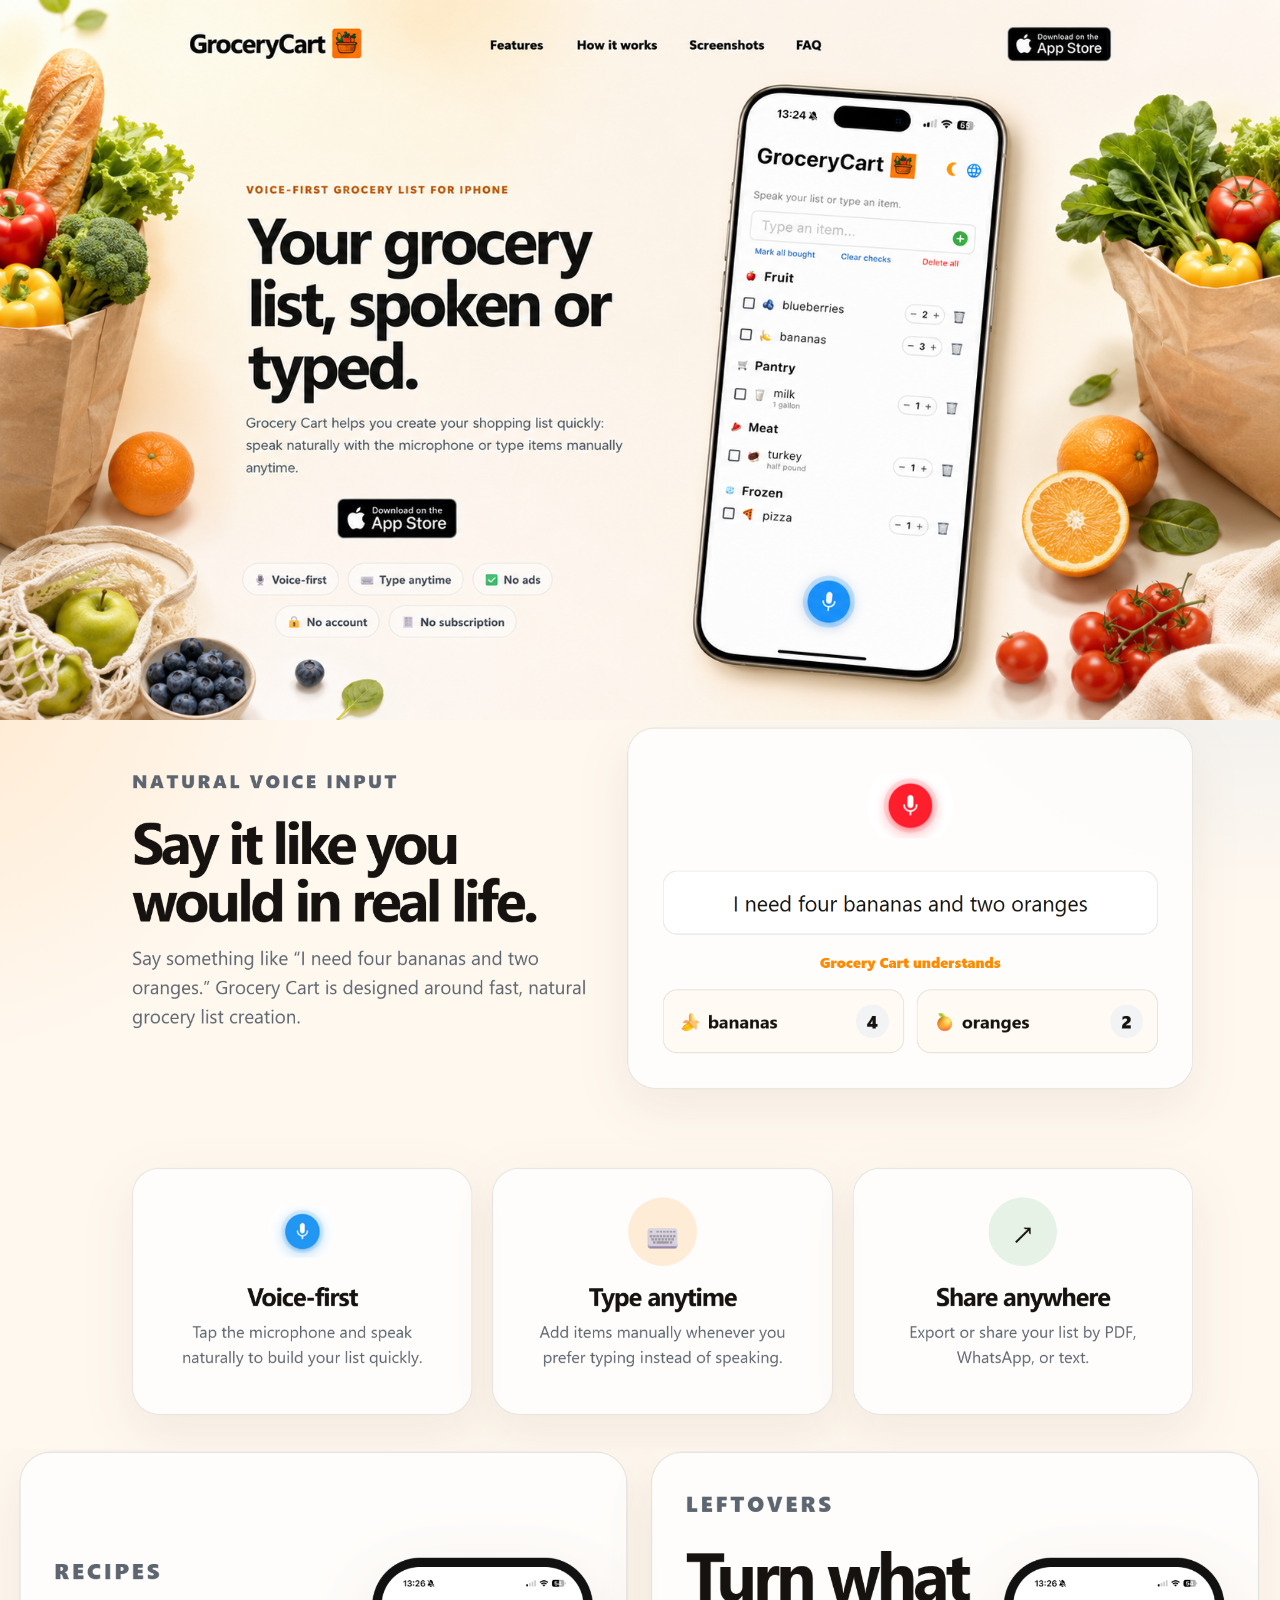
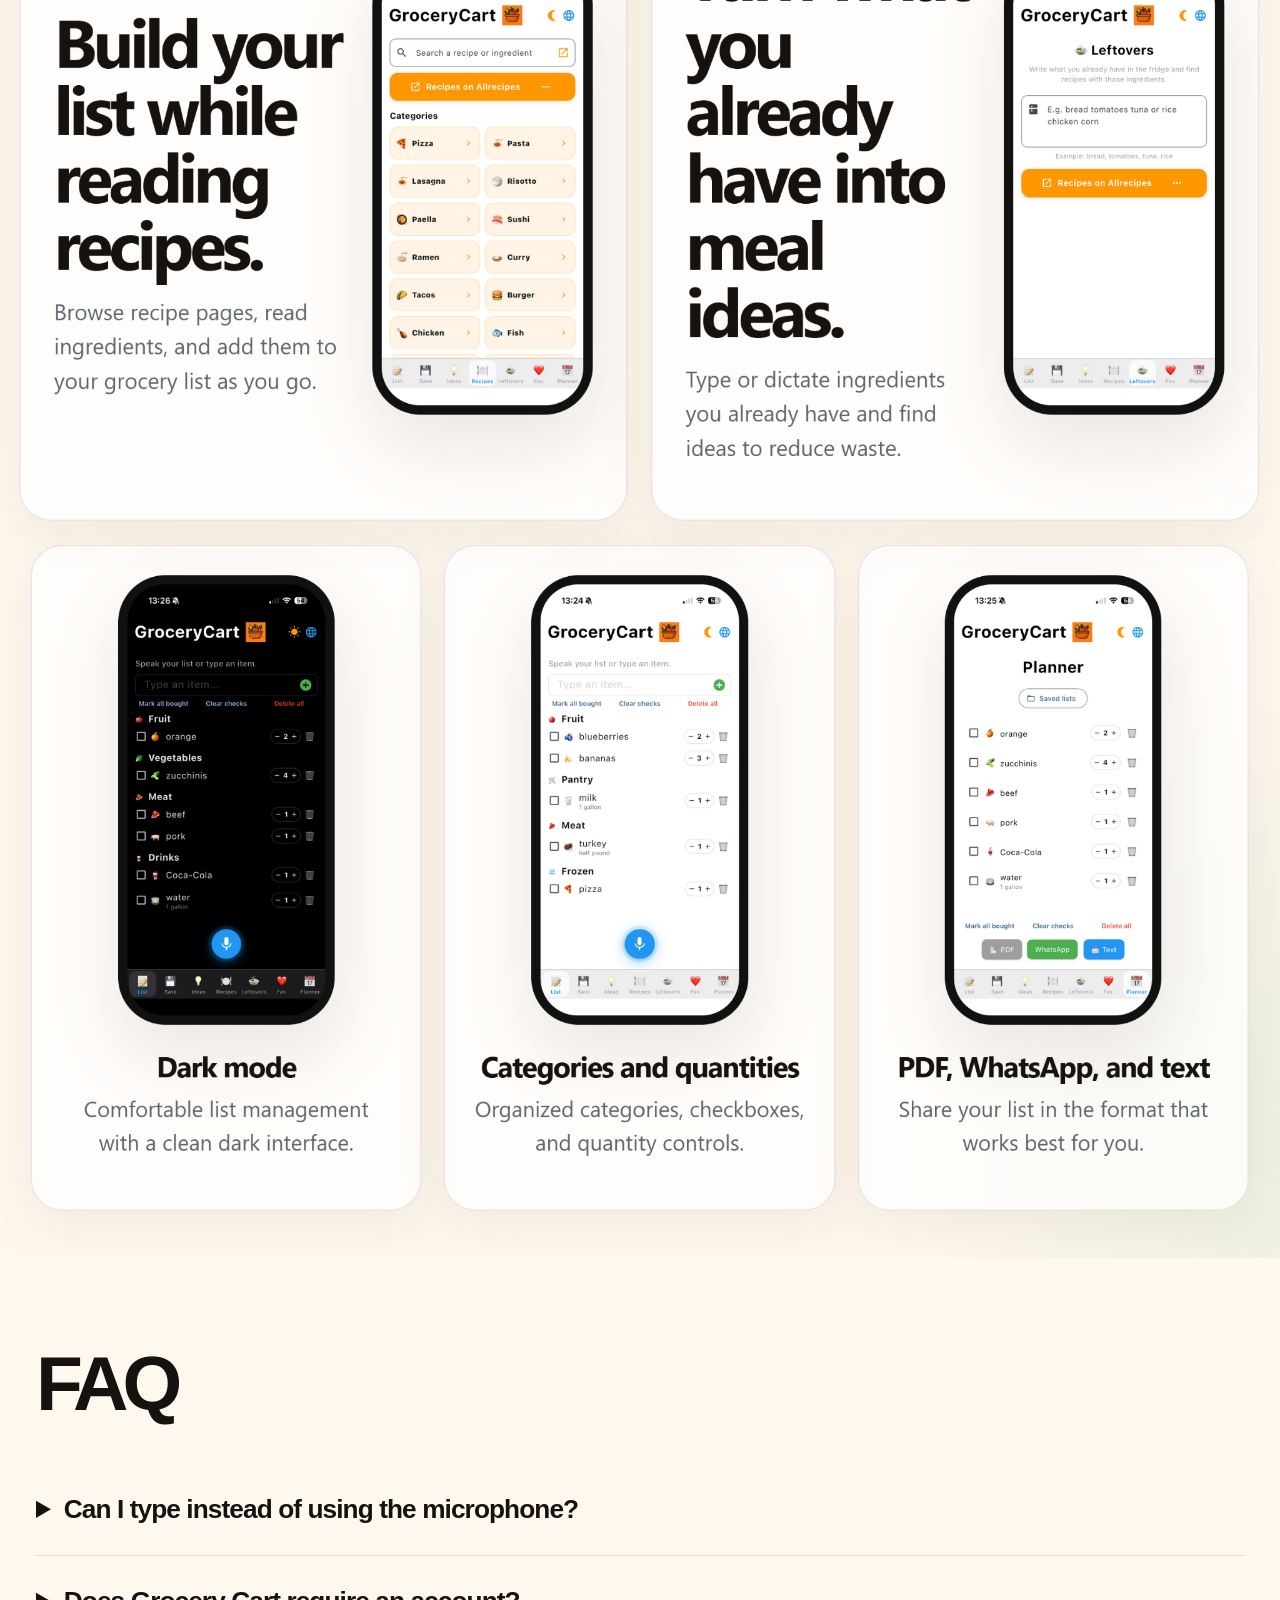
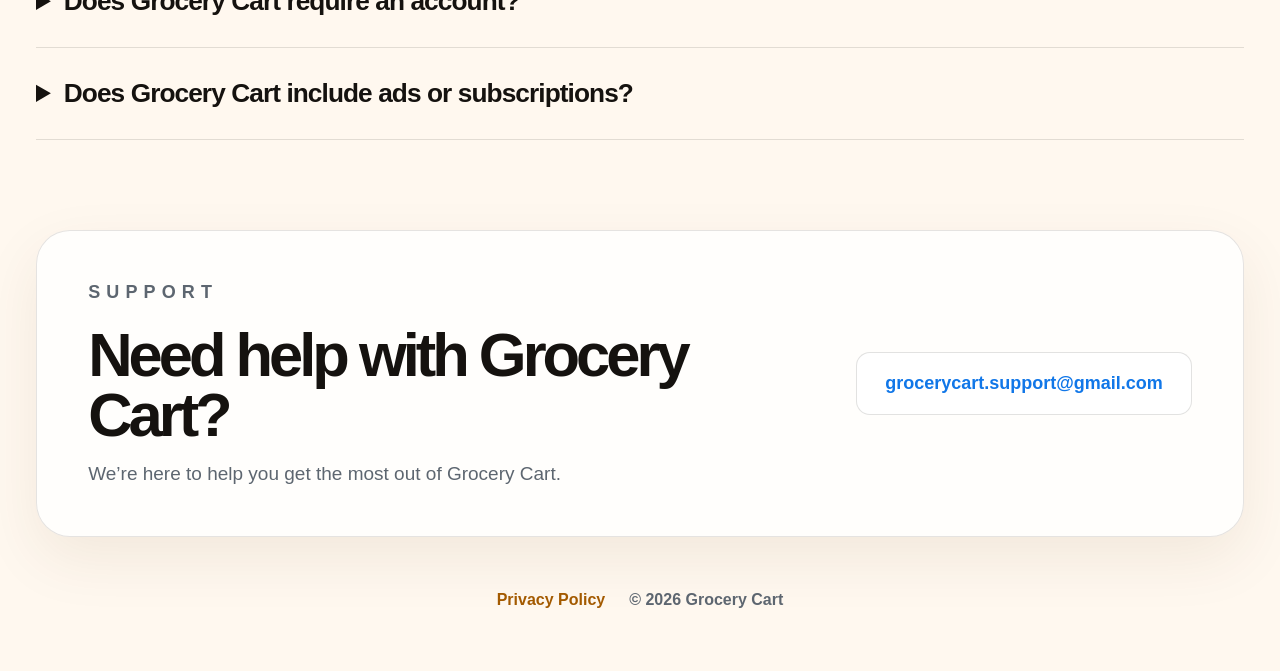
==== index.html @ a945cc98 "Add files via upload" ====
<!DOCTYPE html>

<html lang="en">
<head>
<meta charset="utf-8"/>
<meta content="width=device-width, initial-scale=1.0" name="viewport"/>
<title>Grocery Cart – Voice-first grocery list for iPhone</title>
<meta content="Grocery Cart is a voice-first grocery list for iPhone. Speak naturally, type anytime, build lists from recipes, and share your list." name="description"/>
<link href="styles.css" rel="stylesheet"/>
</head>
<body>
<main class="page">
<section aria-label="Grocery Cart hero" class="screen-section hero-section" id="hero">
<img alt="Grocery Cart hero" height="941" src="[data-uri]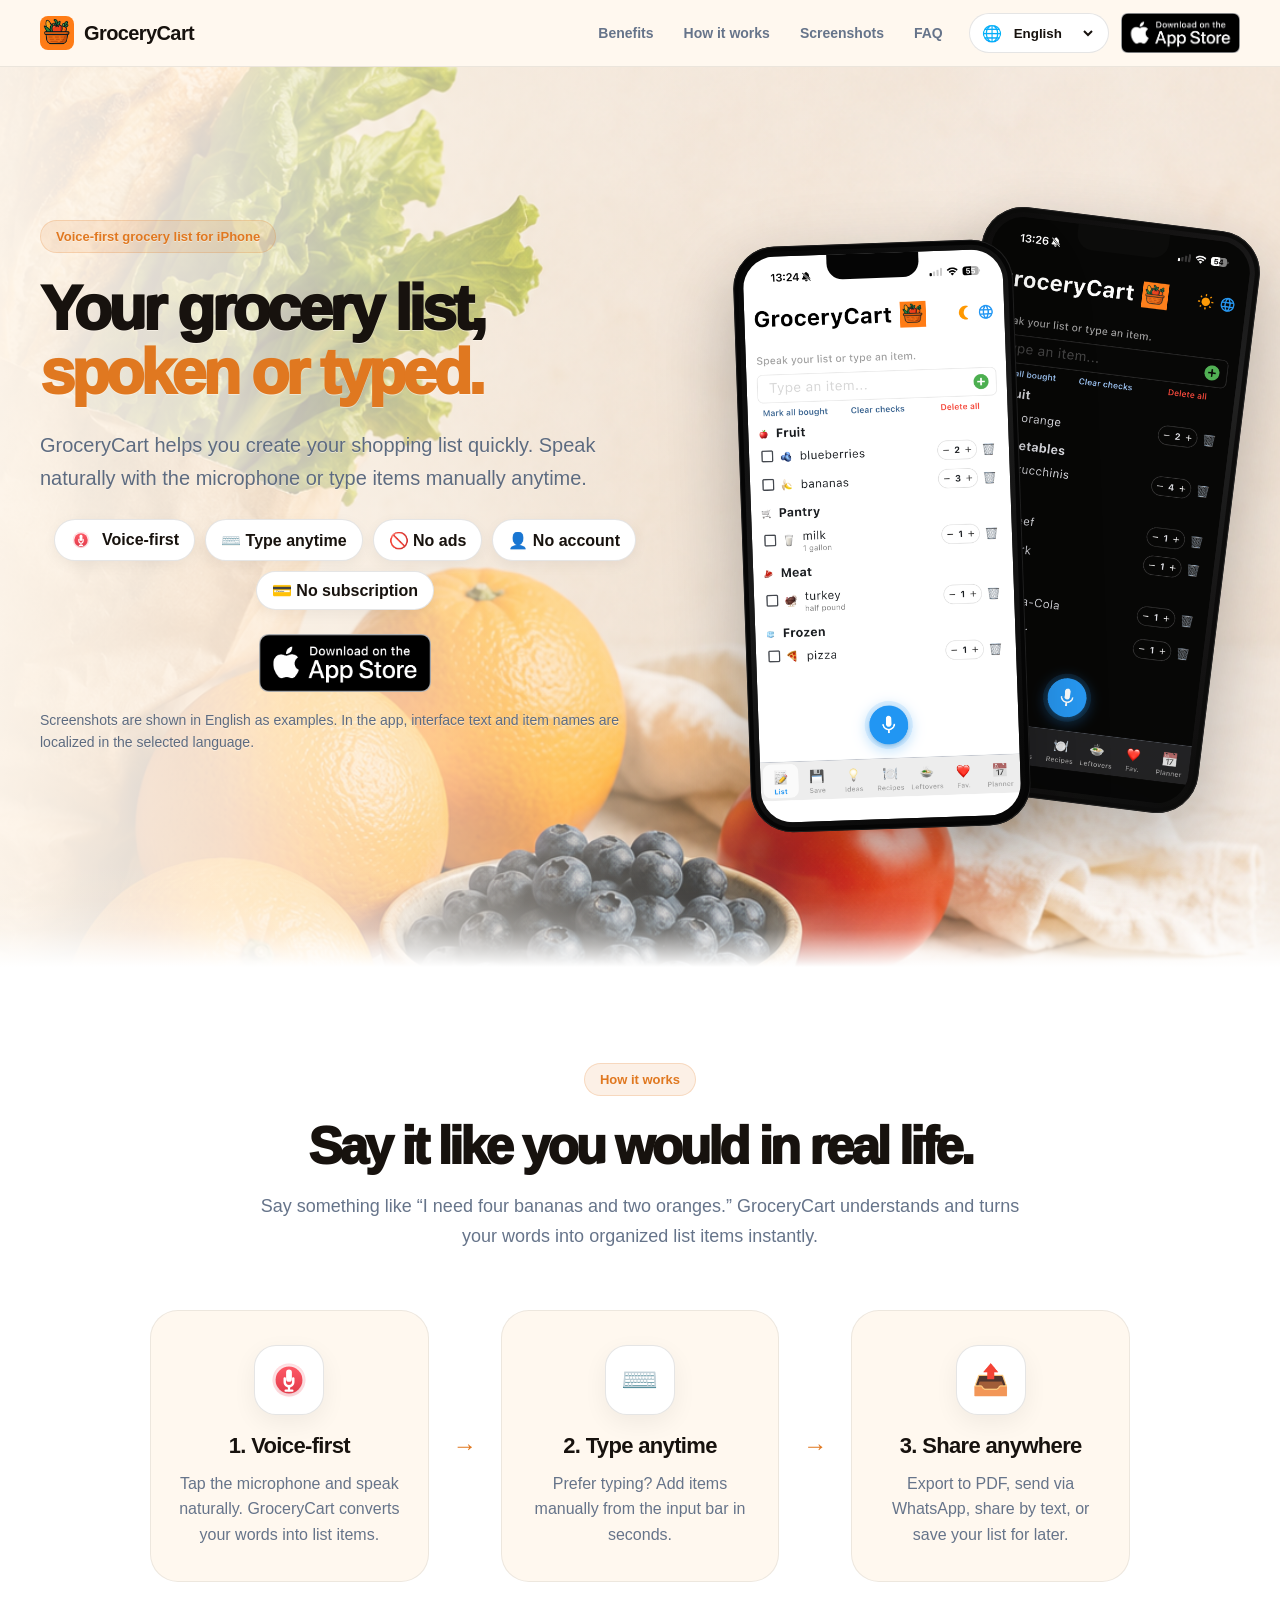
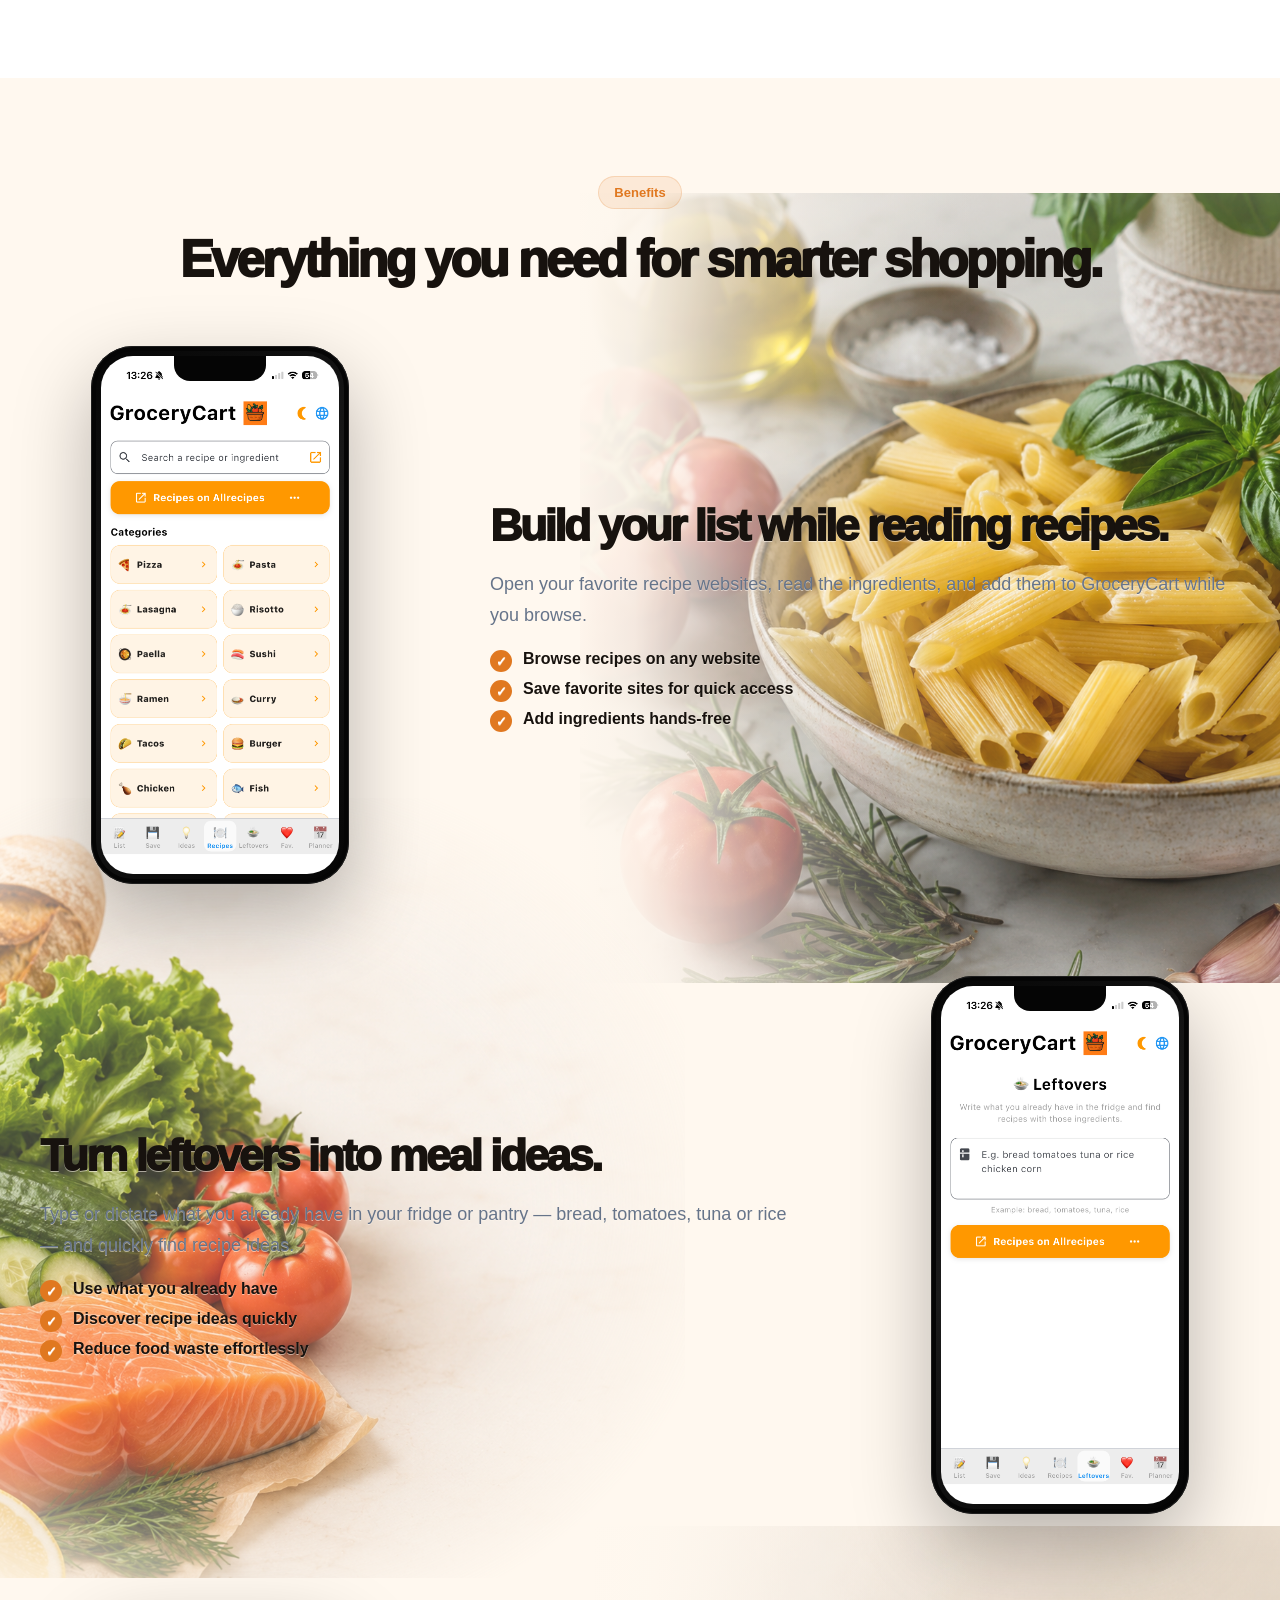
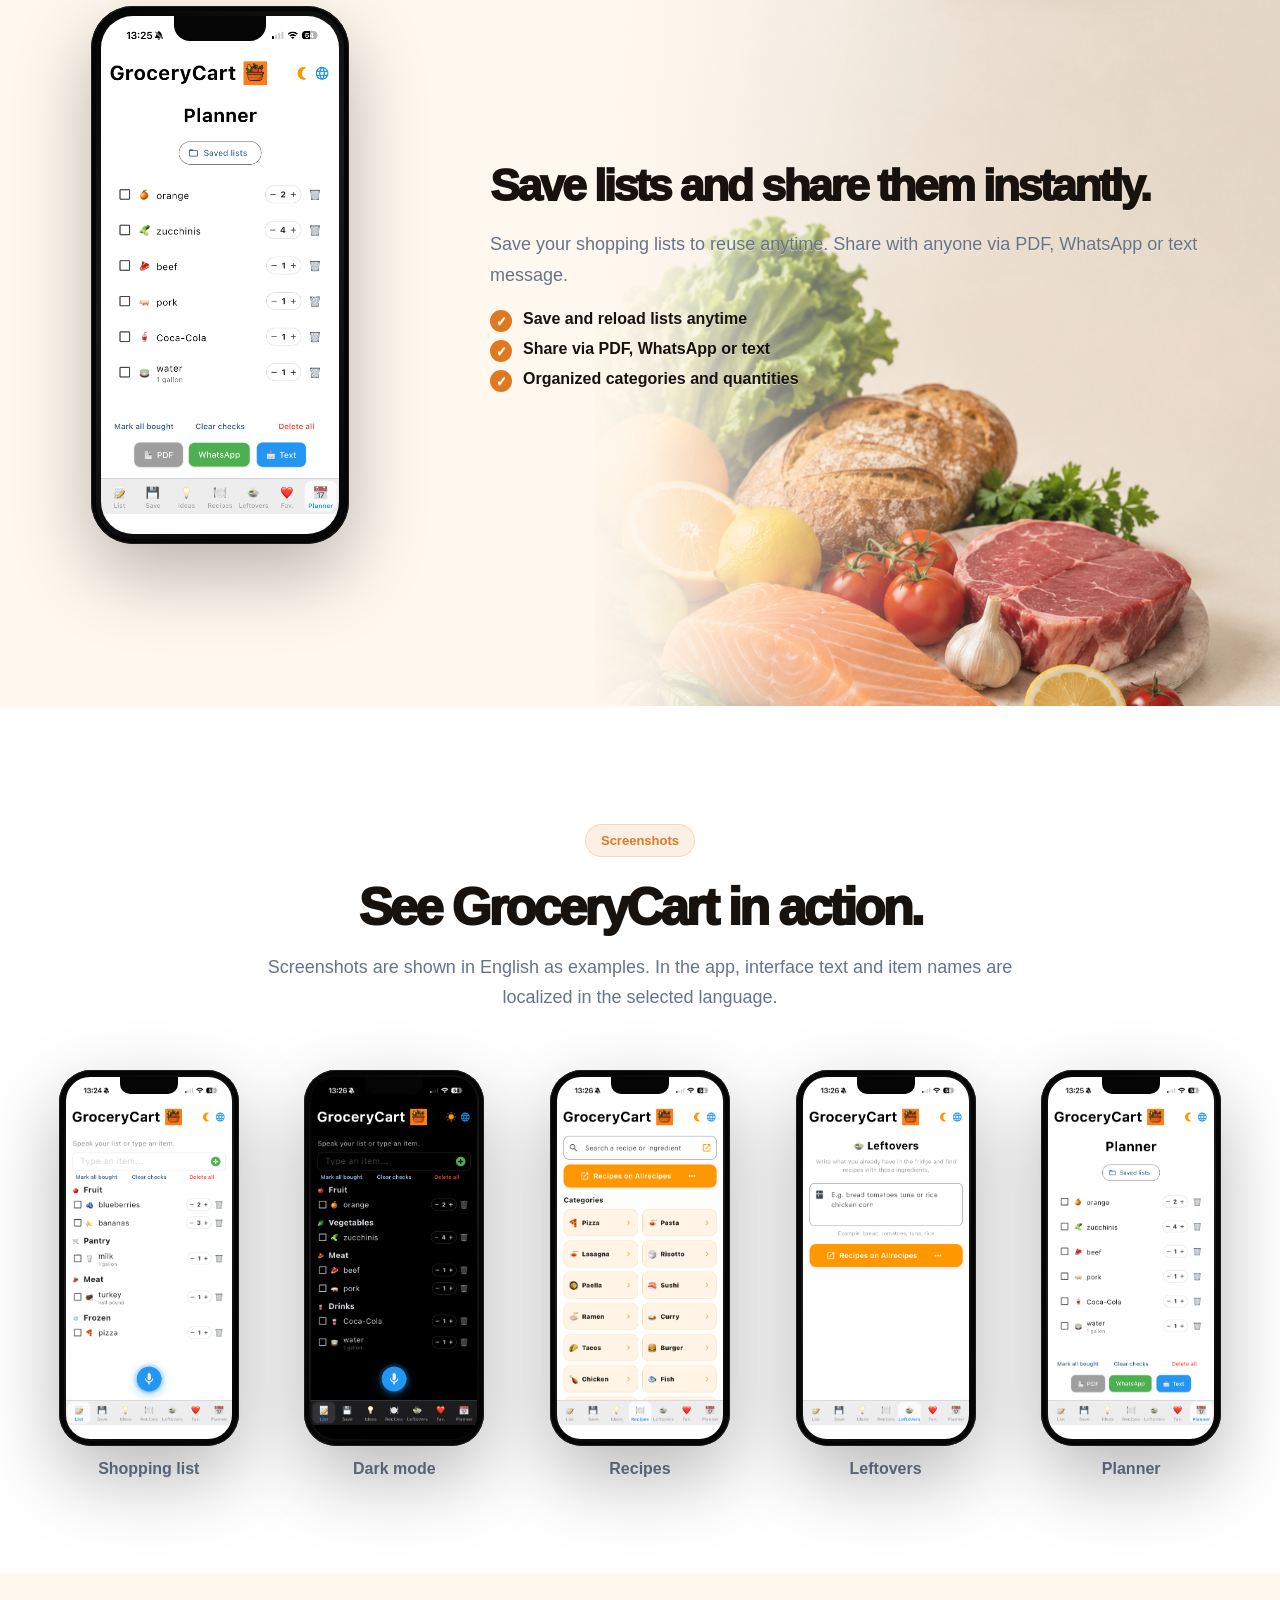
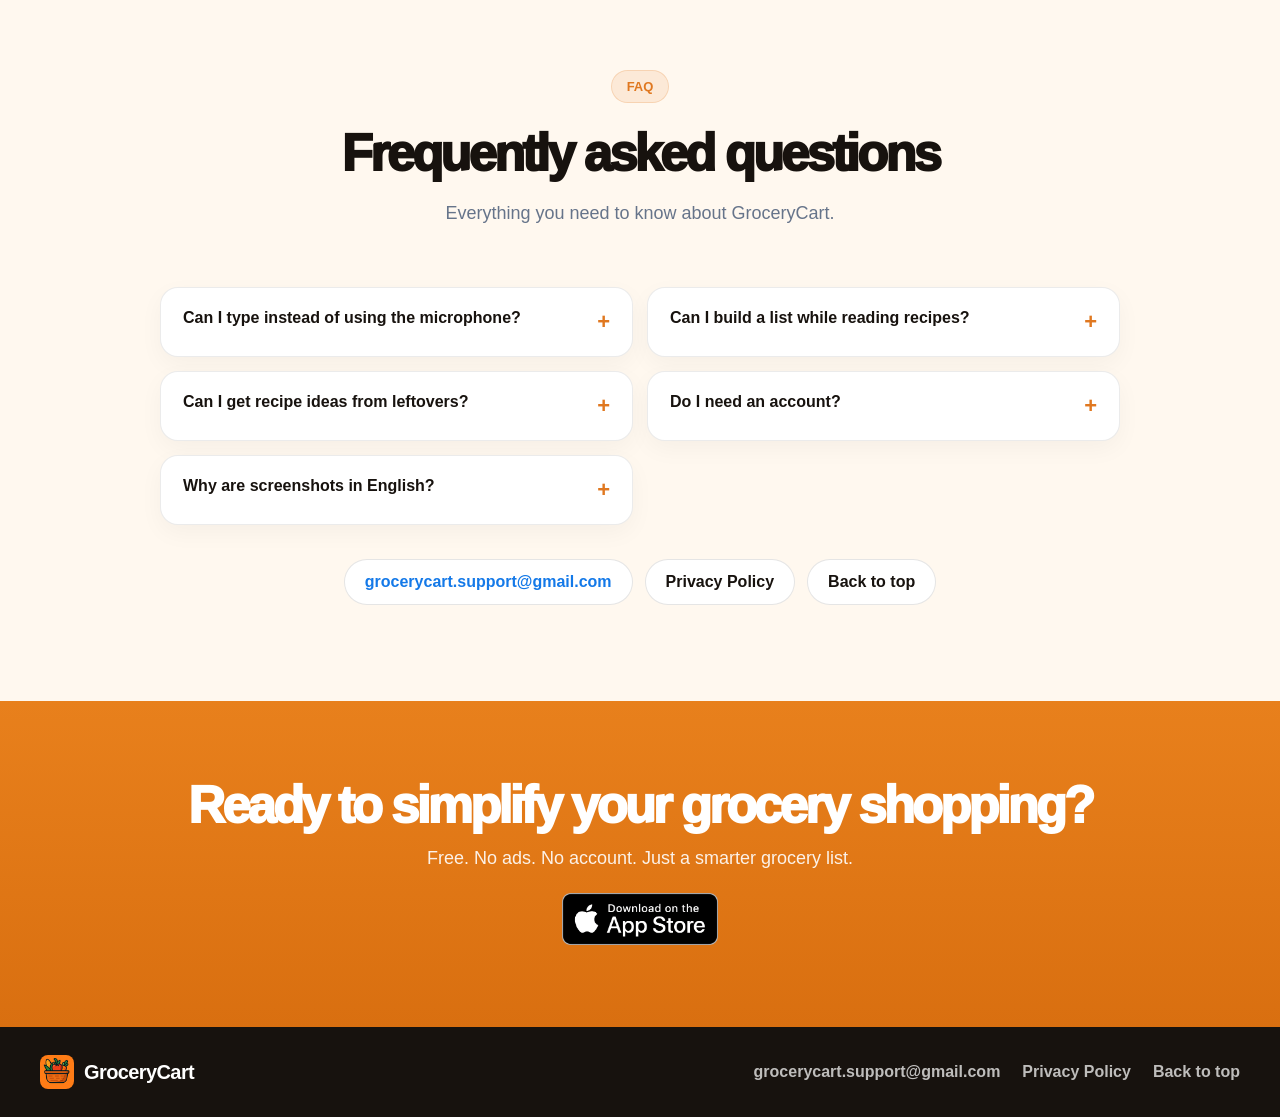
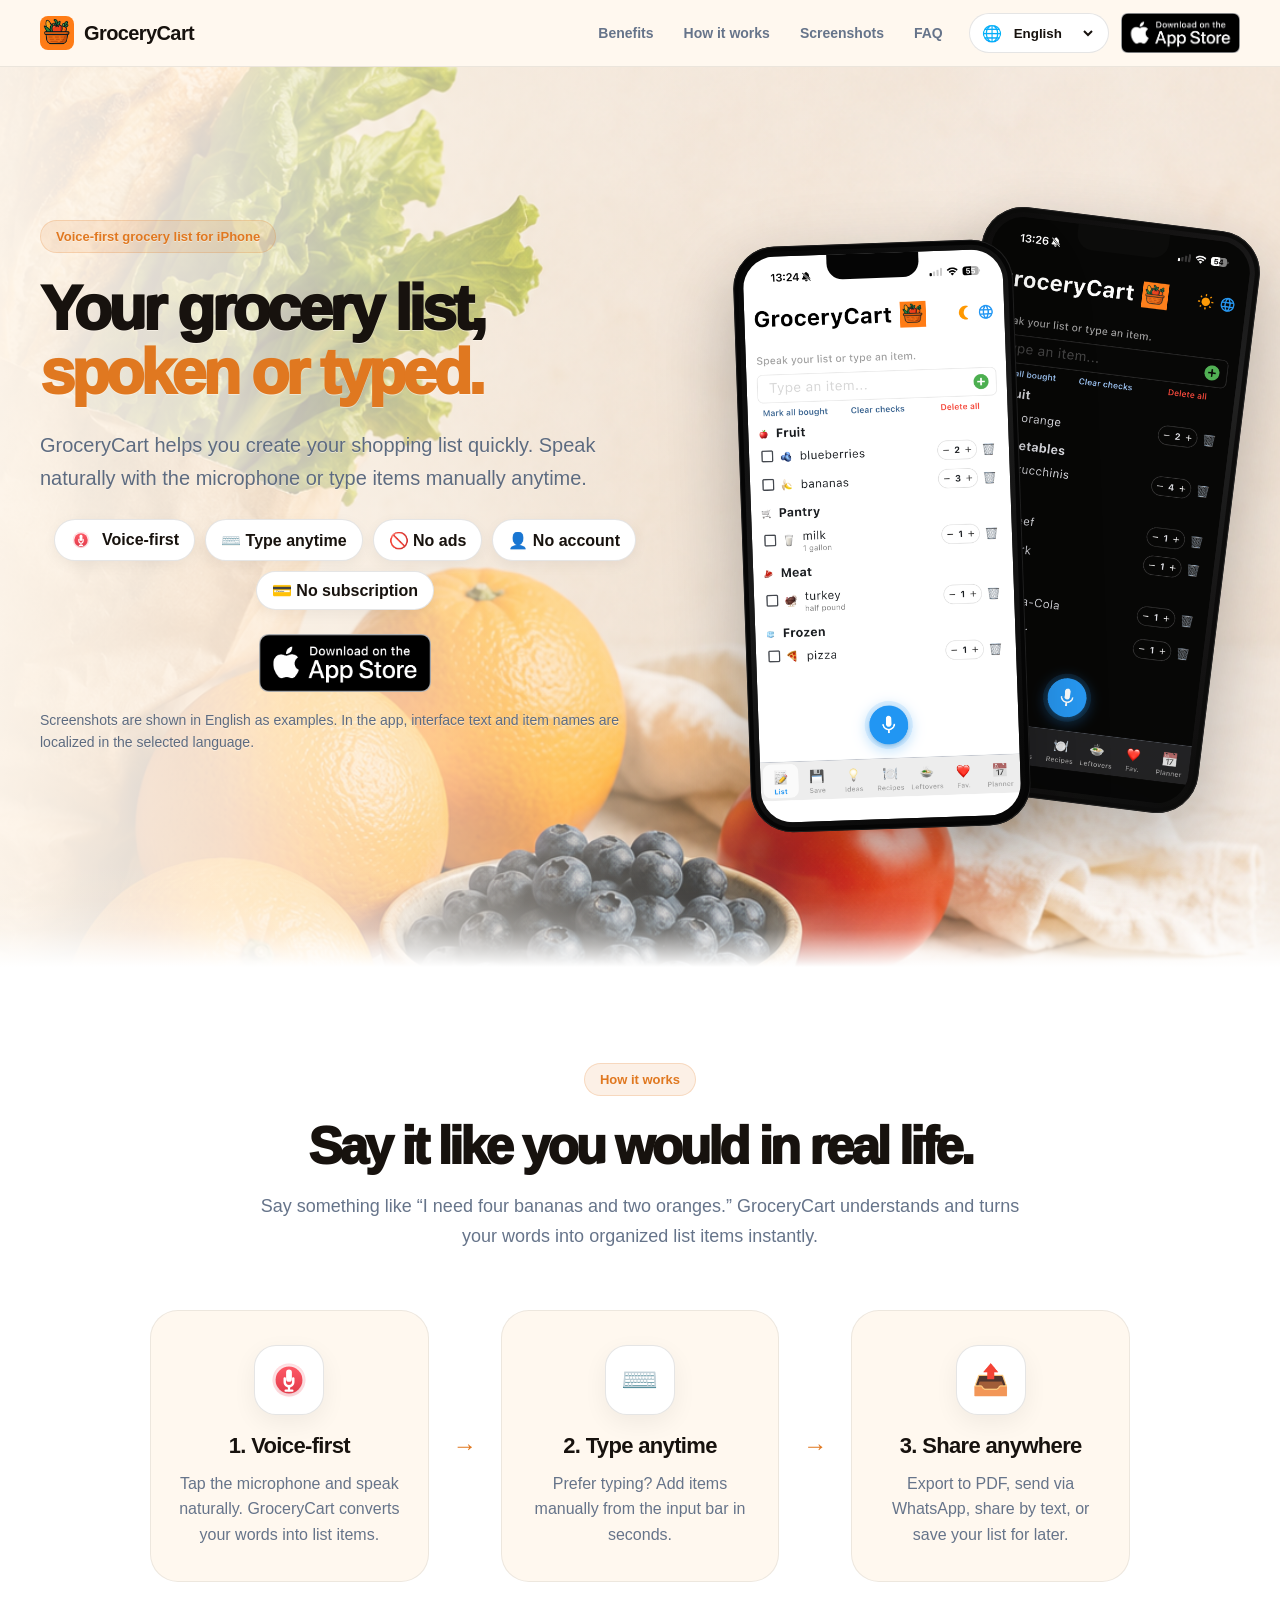
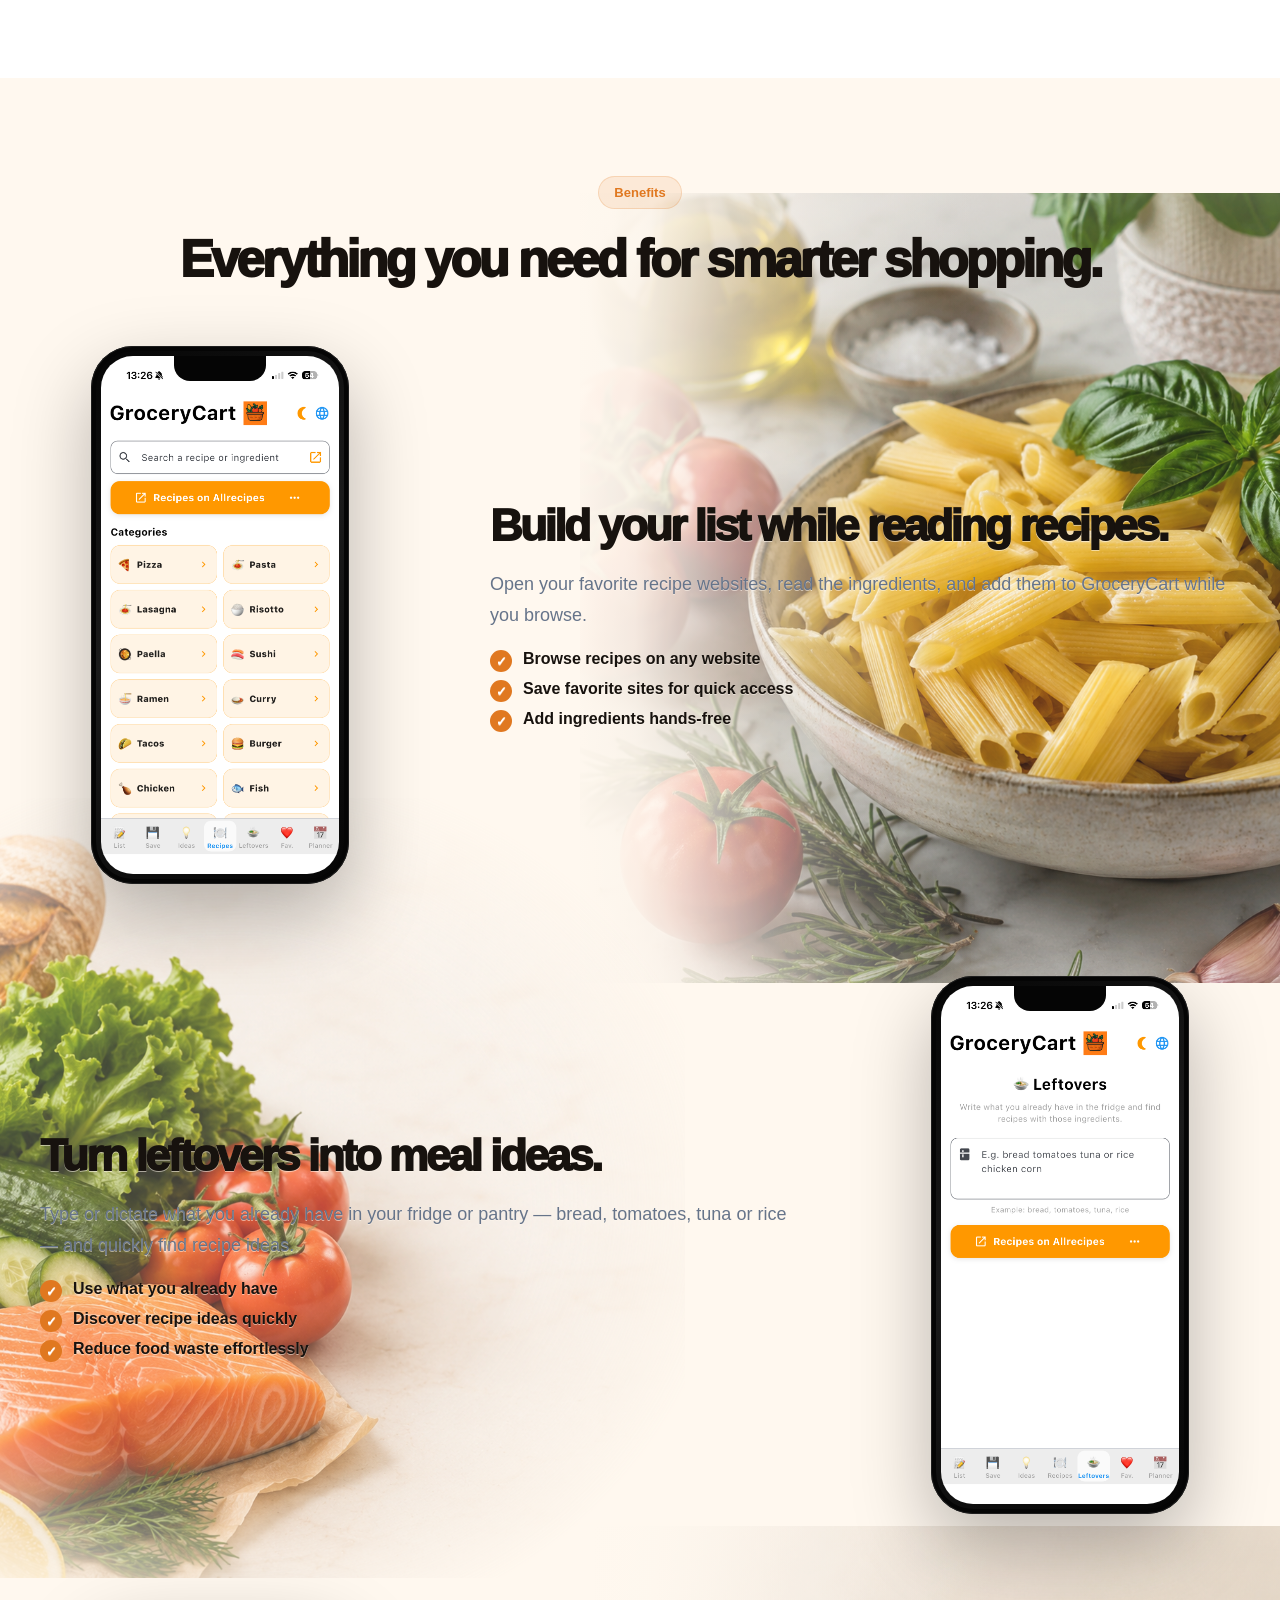
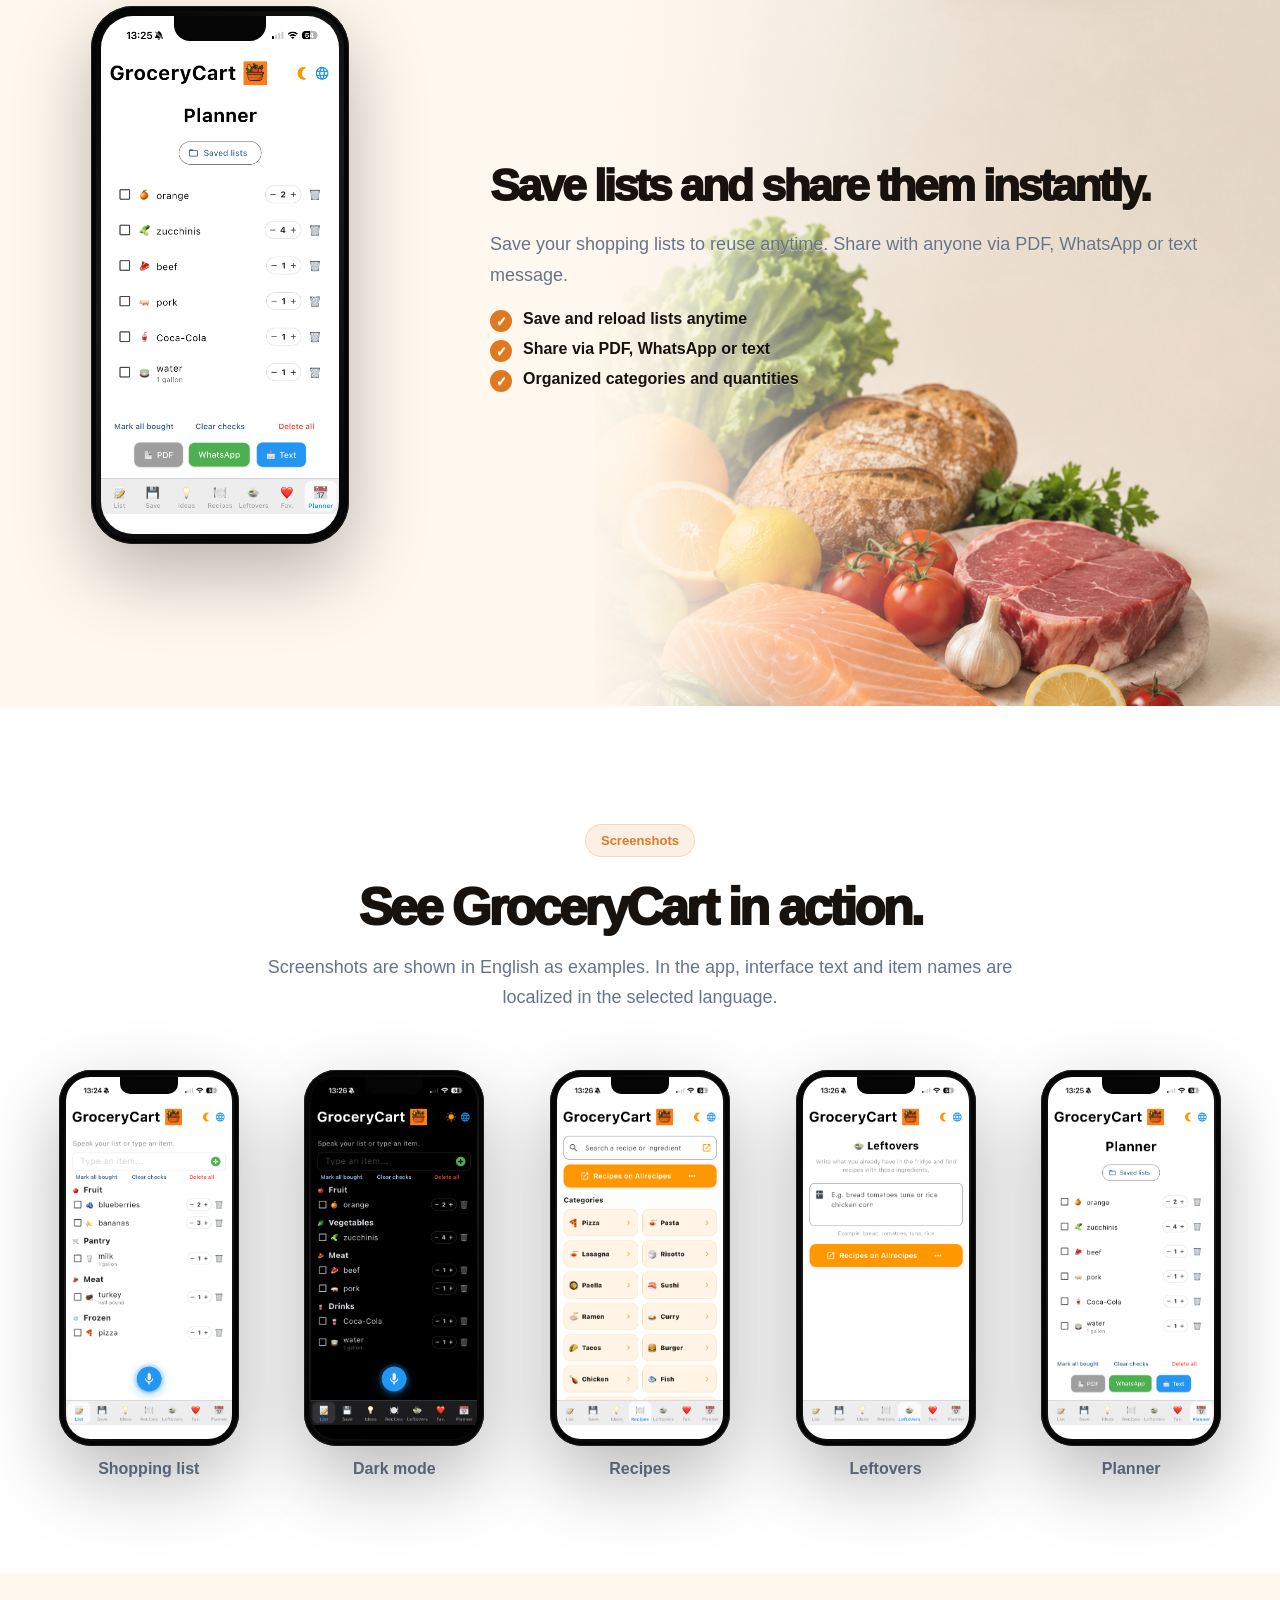
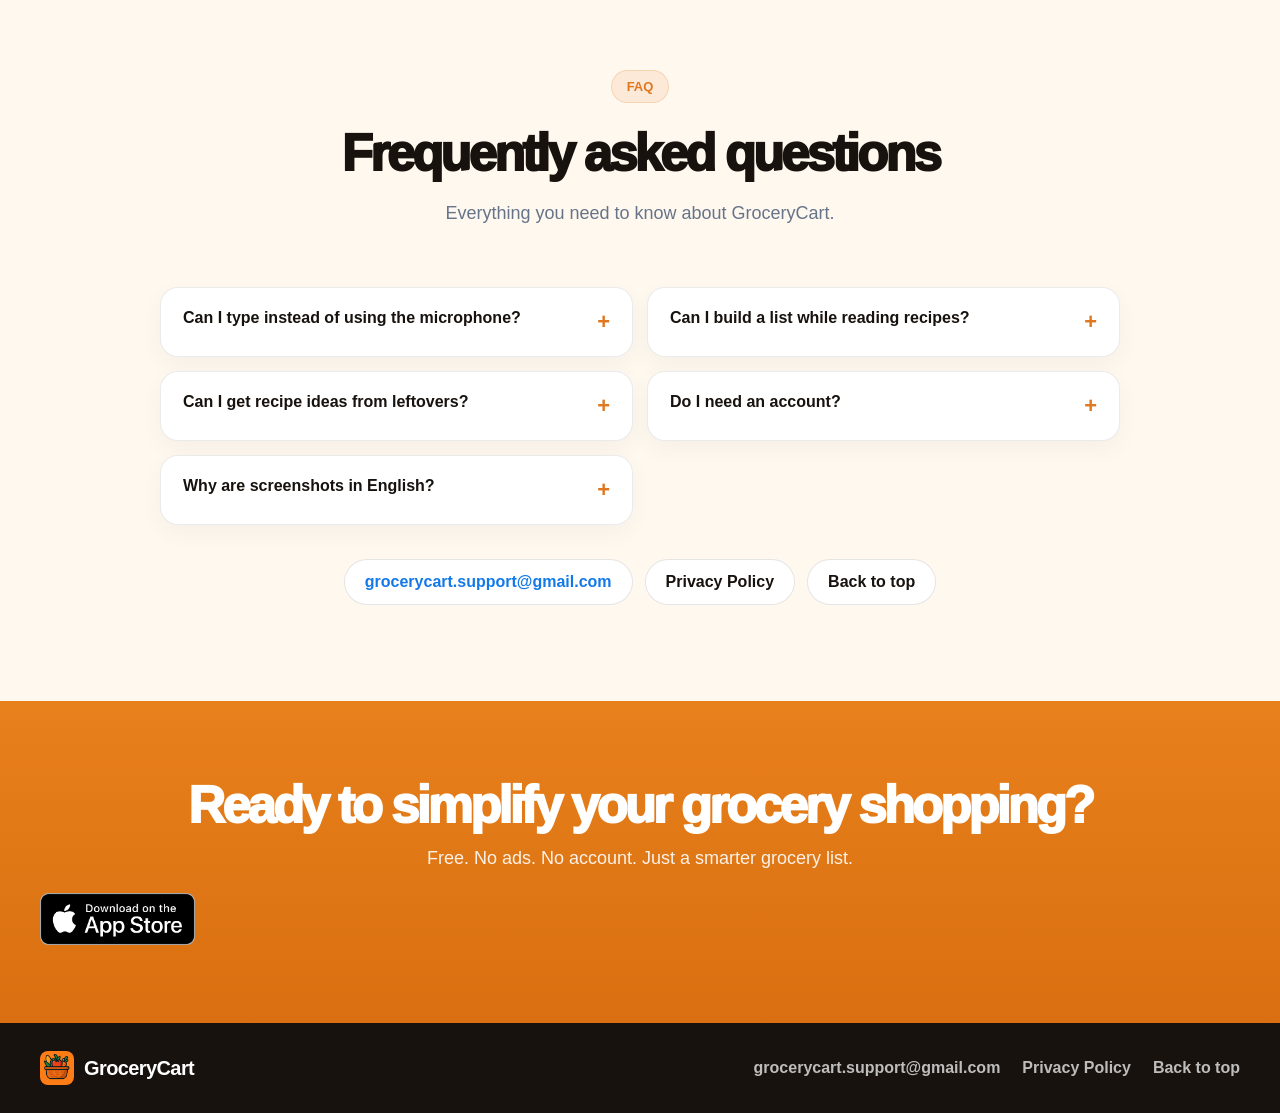
